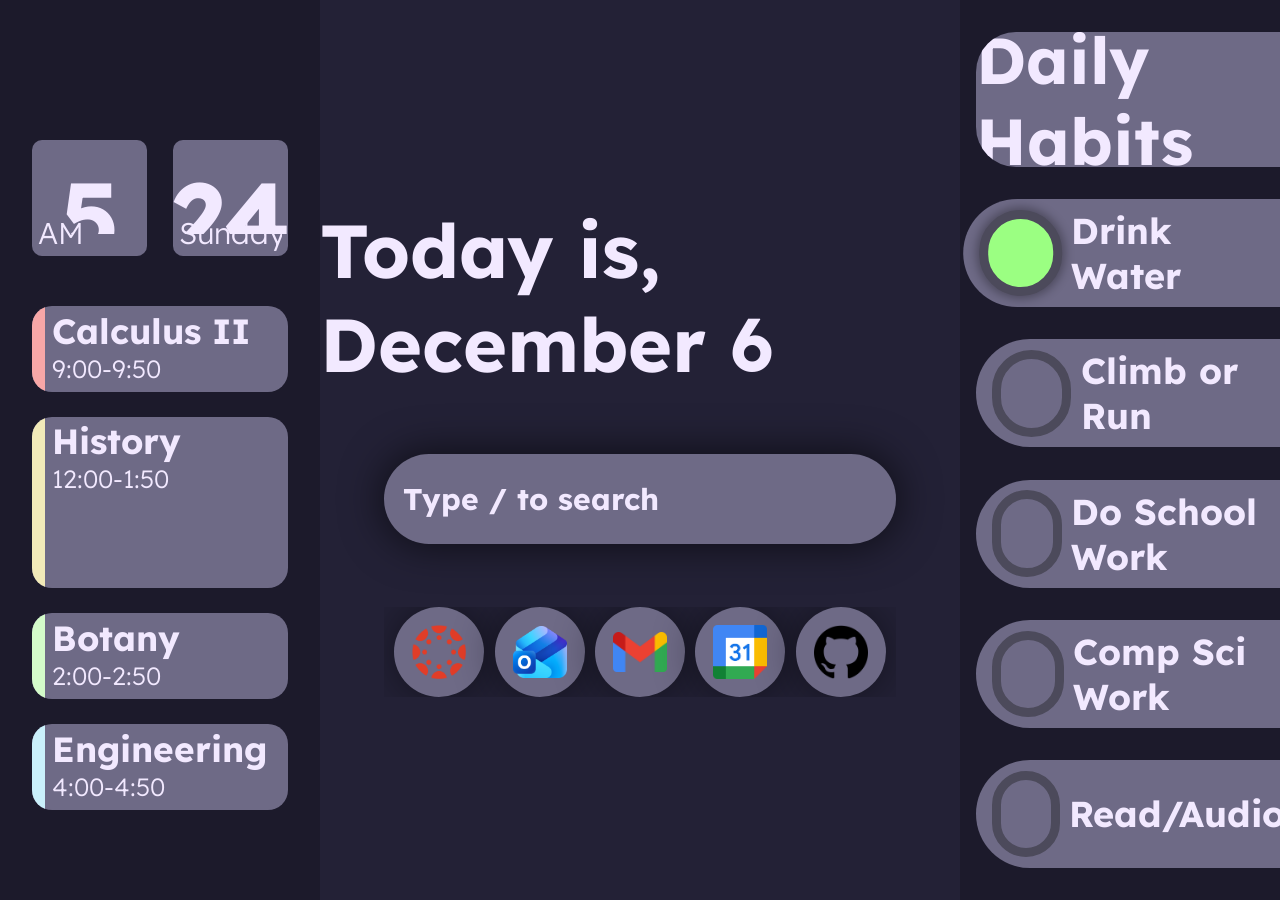
==== index.html @ 001f2a98 "created styles and html for habit" ====
<!doctype html>
<html lang="en">

<head>
    <meta charset="UTF-8" />
    <meta name="viewport" content="width=device-width, initial-scale=1" />
    <title>Dashboard</title>
    <link href="css/style.css" rel="stylesheet" />
    <link href="css/calendar.css" rel="stylesheet" />
    <link href="css/search.css" rel="stylesheet" />
    <link href="css/habits.css" rel="stylesheet" />

    <script src="scripts/api.js" defer></script>
    <script src="scripts/calendar.js" defer></script>
    <script src="scripts/main.js" defer></script>
</head>

<body>
    <div class="calendar">
        <div class="calendar-container">
            <div class="time-date">
                <div id="hour-container" class="time-box">
                    <p id="hour" class="time-upper">12</p>
                    <p id="meridiem" class="time-lower">PM</p>
                </div>
                <div id="minute-container" class="time-box">
                    <p id="minute" class="time-upper">44</p>
                    <p id="day" class="time-lower">Tuesday</p>
                </div>
            </div>
            <div id="schedule-container">
                <div class="class-card" id="temp-card">
                    <div class="class-card-color"></div>
                    <div class="class-card-text">
                        <p class="class-card-text-name">Temp Class</p>
                        <p class="class-card-text-time">0:00-0:00</p>
                    </div>
                </div>
            </div>
        </div>
    </div>
    <div class="search">
        <h1 id="search-date">Today is, April 10</h1>
        <input id="search-input" type="text" placeholder="Type / to search" />
        <div class="search-bookmarks">
            <a href="https://canvas.oregonstate.edu/" class="search-bookmark">
                <img src="./imgs/canvas.png" alt="" width="60%" />
            </a>
            <a href="https://outlook.office.com/mail/" class="search-bookmark">
                <img src="./imgs/outlook.png" alt="" width="60%" />
            </a>
            <a href="https://mail.google.com/mail/u/0/" class="search-bookmark">
                <img src="./imgs/gmail.png" alt="" width="60%" />
            </a>
            <a href="https://calendar.google.com/calendar/u/0/r/week" class="search-bookmark">
                <img src="./imgs/calendar.png" alt="" width="60%" />
            </a>
            <a href="https://github.com/caydenbu" class="search-bookmark">
                <img src="./imgs/github.png" alt="" width="60%" />
            </a>
        </div>
    </div>
    <div class="habits">
        <div class="habits-title">Daily Habits</div>
        <div class="habits-card" style="transform: translateX(1%)">
            <div class="habits-card-circle habit-finished"></div>
            <p class="habits-card-title">Drink Water</p>
        </div>
        <div class="habits-card">
            <div class="habits-card-circle"></div>
            <p class="habits-card-title">Climb or Run</p>
        </div>
        <div class="habits-card">
            <div class="habits-card-circle"></div>
            <p class="habits-card-title">Do School Work</p>
        </div>
        <div class="habits-card">
            <div class="habits-card-circle"></div>
            <p class="habits-card-title">Comp Sci Work</p>
        </div>
        <div class="habits-card">
            <div class="habits-card-circle"></div>
            <p class="habits-card-title">Read/AudioBook</p>
        </div>
    </div>
</body>

</html>
---- css/style.css ----
@import url("https://fonts.googleapis.com/css2?family=Lexend+Deca:wght@100..900&display=swap");

* {
    margin: 0;
    padding: 0;
    color: #f2e9ff;
    font-family: Lexend Deca;
    box-sizing: border-box;
    overflow: hidden;
}

body {
    height: 100vh;
    width: 100vw;
    display: flex;
    background-color: #232136;
}

.calendar {
    width: 25%;
    height: 100%;
    background-color: rgba(0, 0, 0, 0.2);

    display: flex;
    align-items: center;
    justify-content: center;
}

.search {
    width: 50%;
    height: 100%;
}

.habits {
    width: 25%;
    height: 100%;
    background-color: rgba(0, 0, 0, 0.2);

    display: flex;
    align-items: flex-end;
    justify-content: space-evenly;
    flex-direction: column;
}
---- css/calendar.css ----
.calendar-container {
    width: 80%;
    height: 80%;
}

.time-date {
    width: 100%;
    height: 30%;
    display: flex;
    align-items: center;
    justify-content: space-between;
}

.time-box {
    width: 45%;
    aspect-ratio: 1/1;
    background-color: #6e6a86;
    border-radius: 10px;

    display: flex;
    align-items: center;
    justify-content: center;
}

#hour-container {
    display: flex;
    align-items: center;
    justify-content: center;

    display: flex;
    justify-content: center;
    flex-direction: column;
}

#minute-container {
    display: flex;
    align-items: center;
    justify-content: center;

    display: flex;
    justify-content: center;
    flex-direction: column;
}

.time-lower {
    font-size: 30px;
    font-weight: 300;
    height: 28%;
    width: 90%;
    text-align: left;

    display: flex;
    flex-direction: column-reverse;
    padding-bottom: 2%;
}

.time-upper {
    font-weight: bold;
    font-size: 100px;
    height: 70%;

    position: relative;
    transform: translateY(15%);
}

#schedule-container {
    height: 70%;
    display: flex;
    flex-direction: column;
    align-items: center;
    gap: 5%;
}

.class-card {
    width: 100%;
    height: 18%;

    background-color: #6e6a86;
    border-radius: 20px;
    gap: 3%;

    display: flex;
    transition: 0.3s ease-in-out;
}

.class-card:hover {
    transform: scale(103%);
}

.class-card-color {
    height: 100%;
    width: 5%;
    border-top-left-radius: 20px;
    border-bottom-left-radius: 20px;
}

.class-card-text {
    height: 100%;
    display: flex;
    flex-direction: column;
    padding-top: 1%;
}

.class-card-text-name {
    font-size: 35px;
    font-weight: bold;
}

.class-card-text-time {
    font-size: 25px;
    font-weight: 300;
}
---- css/search.css ----
.search {
    display: flex;
    align-items: center;
    justify-content: center;
    flex-direction: column;

    gap: 7%;
}

h1 {
    font-size: 75px;
    font-weight: bolder;
}

#search-input {
    width: 80%;
    height: 10%;

    border-radius: 999px;
    padding-left: 3%;
    padding-right: 3%;

    border: none;
    outline: none;
    background-color: #6e6a86;
    box-shadow: 0px 0px 40px 2px rgba(0, 0, 0, 0.6);
    font-size: 30px;
    font-weight: bold;
    transition: 0.3s ease-in-out;
}

#search-input:hover {
    box-shadow: 0px 0px 60px 4px rgba(0, 0, 0, 1);
}

#search-input::placeholder {
    font-size: 30px;
    font-weight: bold;
    color: #f2e9ff;
}

#search-input:focus {
    box-shadow: none;
    filter: brightness(110%);
}

.search-bookmarks {
    width: 80%;
    height: 10%;

    display: flex;
    justify-content: space-evenly;
}

.search-bookmark {
    height: 100%;
    aspect-ratio: 1/1;
    border-radius: 999px;
    background-color: #6e6a86;
    box-shadow: 0px 0px 40px 2px rgba(0, 0, 0, 0.4);
    transition: 0.1s ease-in-out;

    display: flex;
    align-items: center;
    justify-content: center;
}

.search-bookmark:hover {
    transform: scale(105%);
    box-shadow: 0px 0px 40px 4px rgba(0, 0, 0, 0.7);
    cursor: pointer;
}
---- css/habits.css ----
.habits-title {
    width: 95%;
    height: 15%;
    background-color: #6e6a86;
    border-bottom-left-radius: 40px;
    border-top-left-radius: 40px;

    font-size: 65px;
    font-weight: bold;
    text-align: left;

    display: flex;
    align-items: center;
    justify-content: center;
    flex-direction: column;
}

.habits-card {
    width: 100%;
    height: 12%;
    background-color: #6e6a86;
    border-bottom-left-radius: 999px;
    border-top-left-radius: 999px;

    display: flex;
    align-items: center;
    padding-left: 5%;
    gap: 3%;
    transition: 0.3s ease-in-out;
    transform: translateX(5%);
}

.habits-card:hover {
    transform: translateX(4%);
}

.habits-card-circle {
    height: 80%;
    aspect-ratio: 1/1;
    border-radius: 999px;
    transition: 0.3s ease-in-out;
    border: 9px solid #4c4a5b;
}

.habit-finished {
    background-color: #9bff82;
    box-shadow: 0 0 10px 3px rgba(0, 0, 0, 0.3);
}

.habits-card-circle:hover {
    transform: scale(110%);
    background-color: #71c85a;
    border: 9px solid #4c4a5b;
    box-shadow: 0 0 10px 3px rgba(0, 0, 0, 0.3);
    cursor: pointer;
}

.habit-finished:hover {
    background-color: #9bff82;
    transform: scale(105%);
    cursor: default;
}

.habits-card-title {
    font-size: 36px;
    font-weight: bold;
}
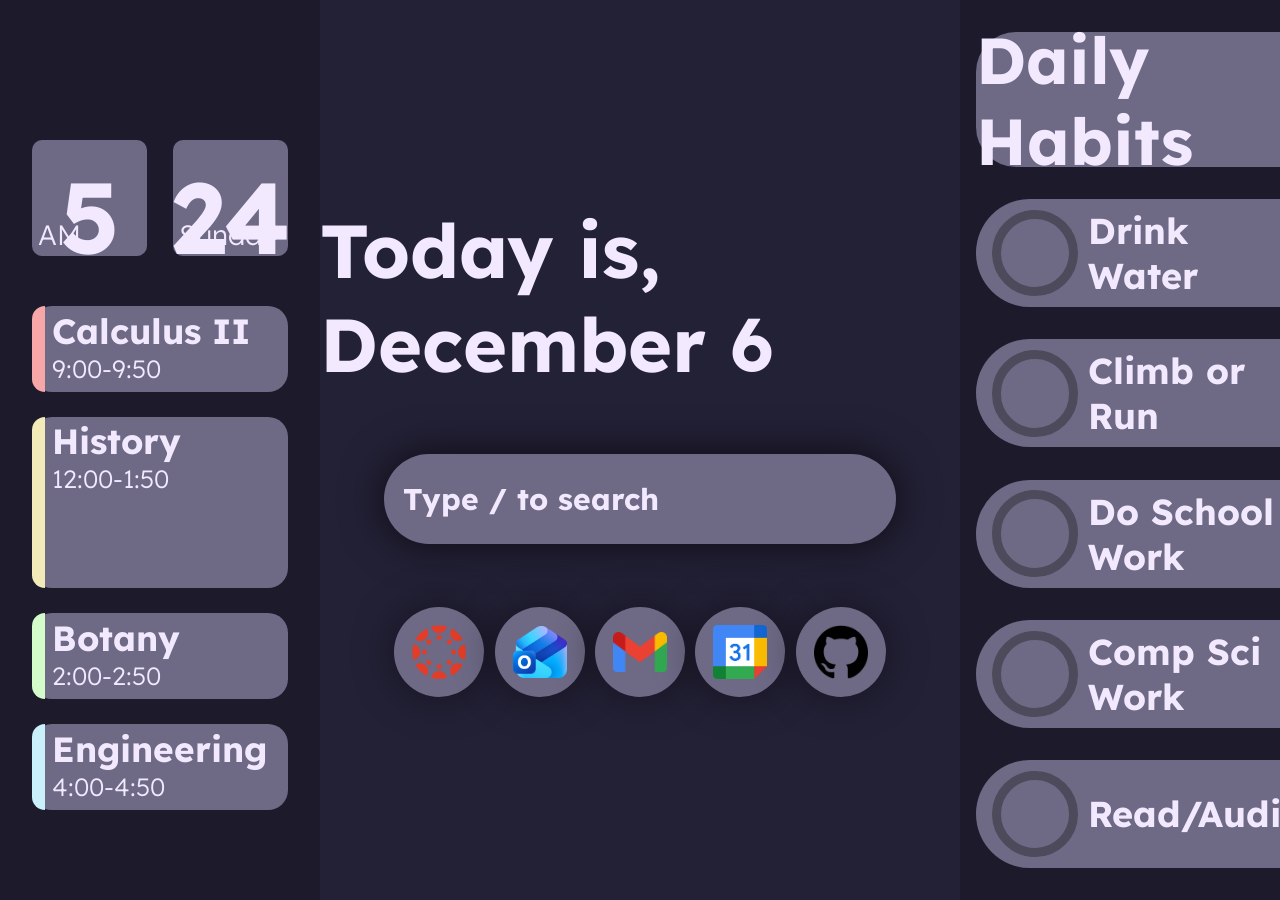
==== commit 5b7434ef: "task completion now saves over" ====
--- a/index.html
+++ b/index.html
@@ -60,27 +60,27 @@
             </a>
         </div>
     </div>
-    <div class="habits">
+    <div class="habits" id="habits">
         <div class="habits-title">Daily Habits</div>
-        <div class="habits-card" style="transform: translateX(1%)">
-            <div class="habits-card-circle habit-finished"></div>
+        <div class="habits-card">
+            <div class="habits-card-circle" onclick="CheckOffTask(1)"></div>
             <p class="habits-card-title">Drink Water</p>
         </div>
         <div class="habits-card">
-            <div class="habits-card-circle"></div>
+            <div class="habits-card-circle" onclick="CheckOffTask(2)"></div>
             <p class="habits-card-title">Climb or Run</p>
         </div>
         <div class="habits-card">
-            <div class="habits-card-circle"></div>
+            <div class="habits-card-circle" onclick="CheckOffTask(3)"></div>
             <p class="habits-card-title">Do School Work</p>
         </div>
         <div class="habits-card">
-            <div class="habits-card-circle"></div>
+            <div class="habits-card-circle" onclick="CheckOffTask(4)"></div>
             <p class="habits-card-title">Comp Sci Work</p>
         </div>
         <div class="habits-card">
-            <div class="habits-card-circle"></div>
-            <p class="habits-card-title">Read/AudioBook</p>
+            <div class="habits-card-circle" onclick="CheckOffTask(5)"></div>
+            <p class="habits-card-title">Read/Audiobook</p>
         </div>
     </div>
 </body>
--- a/css/style.css
+++ b/css/style.css
@@ -6,7 +6,6 @@
     color: #f2e9ff;
     font-family: Lexend Deca;
     box-sizing: border-box;
-    overflow: hidden;
 }
 
 body {
@@ -40,4 +39,5 @@
     align-items: flex-end;
     justify-content: space-evenly;
     flex-direction: column;
+    overflow: hidden;
 }
--- a/css/calendar.css
+++ b/css/calendar.css
@@ -43,7 +43,7 @@
 }
 
 .time-lower {
-    font-size: 30px;
+    font-size: 28px;
     font-weight: 300;
     height: 28%;
     width: 90%;
--- a/css/habits.css
+++ b/css/habits.css
@@ -43,6 +43,10 @@
 }
 
 .habit-finished {
+    transform: translate(1%);
+}
+
+.habit-finished div {
     background-color: #9bff82;
     box-shadow: 0 0 10px 3px rgba(0, 0, 0, 0.3);
 }
@@ -55,7 +59,7 @@
     cursor: pointer;
 }
 
-.habit-finished:hover {
+.habit-finished div:hover {
     background-color: #9bff82;
     transform: scale(105%);
     cursor: default;
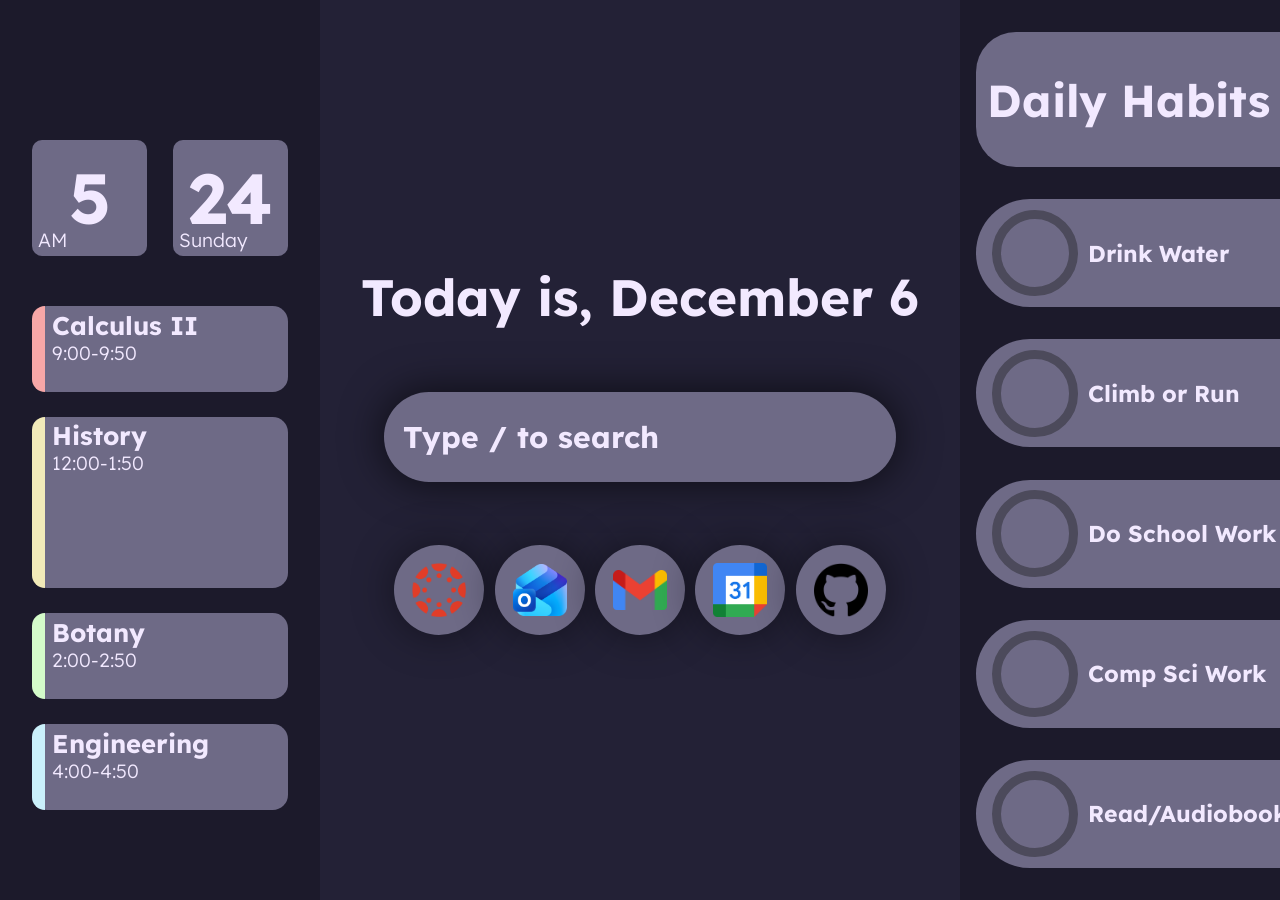
==== commit 6578fb3f: "added icon to the webpage" ====
--- a/index.html
+++ b/index.html
@@ -5,6 +5,7 @@
     <meta charset="UTF-8" />
     <meta name="viewport" content="width=device-width, initial-scale=1" />
     <title>Dashboard</title>
+    <link rel="icon" type="image/png" href="imgs/favicon.png" />
     <link href="css/style.css" rel="stylesheet" />
     <link href="css/calendar.css" rel="stylesheet" />
     <link href="css/search.css" rel="stylesheet" />
--- a/css/style.css
+++ b/css/style.css
@@ -41,3 +41,21 @@
     flex-direction: column;
     overflow: hidden;
 }
+
+@media (max-width: 1200px) {
+    .calendar {
+        display: none;
+    }
+
+    .habits {
+        display: none;
+    }
+
+    .search {
+        width: 100%;
+    }
+
+    #search-date {
+        font-size: 7vw;
+    }
+}
--- a/css/calendar.css
+++ b/css/calendar.css
@@ -43,7 +43,7 @@
 }
 
 .time-lower {
-    font-size: 28px;
+    font-size: 1.5vw;
     font-weight: 300;
     height: 28%;
     width: 90%;
@@ -56,7 +56,7 @@
 
 .time-upper {
     font-weight: bold;
-    font-size: 100px;
+    font-size: 5.5vw;
     height: 70%;
 
     position: relative;
@@ -76,7 +76,7 @@
     height: 18%;
 
     background-color: #6e6a86;
-    border-radius: 20px;
+    border-radius: 1.2vw;
     gap: 3%;
 
     display: flex;
@@ -84,7 +84,7 @@
 }
 
 .class-card:hover {
-    transform: scale(103%);
+    transform: translateY(-5%);
 }
 
 .class-card-color {
@@ -102,11 +102,11 @@
 }
 
 .class-card-text-name {
-    font-size: 35px;
+    font-size: 2vw;
     font-weight: bold;
 }
 
 .class-card-text-time {
-    font-size: 25px;
+    font-size: 1.5vw;
     font-weight: 300;
 }
--- a/css/search.css
+++ b/css/search.css
@@ -8,7 +8,7 @@
 }
 
 h1 {
-    font-size: 75px;
+    font-size: 4vw;
     font-weight: bolder;
 }
 
--- a/css/habits.css
+++ b/css/habits.css
@@ -5,7 +5,7 @@
     border-bottom-left-radius: 40px;
     border-top-left-radius: 40px;
 
-    font-size: 65px;
+    font-size: 3.5vw;
     font-weight: bold;
     text-align: left;
 
@@ -66,6 +66,6 @@
 }
 
 .habits-card-title {
-    font-size: 36px;
+    font-size: 1.8vw;
     font-weight: bold;
 }
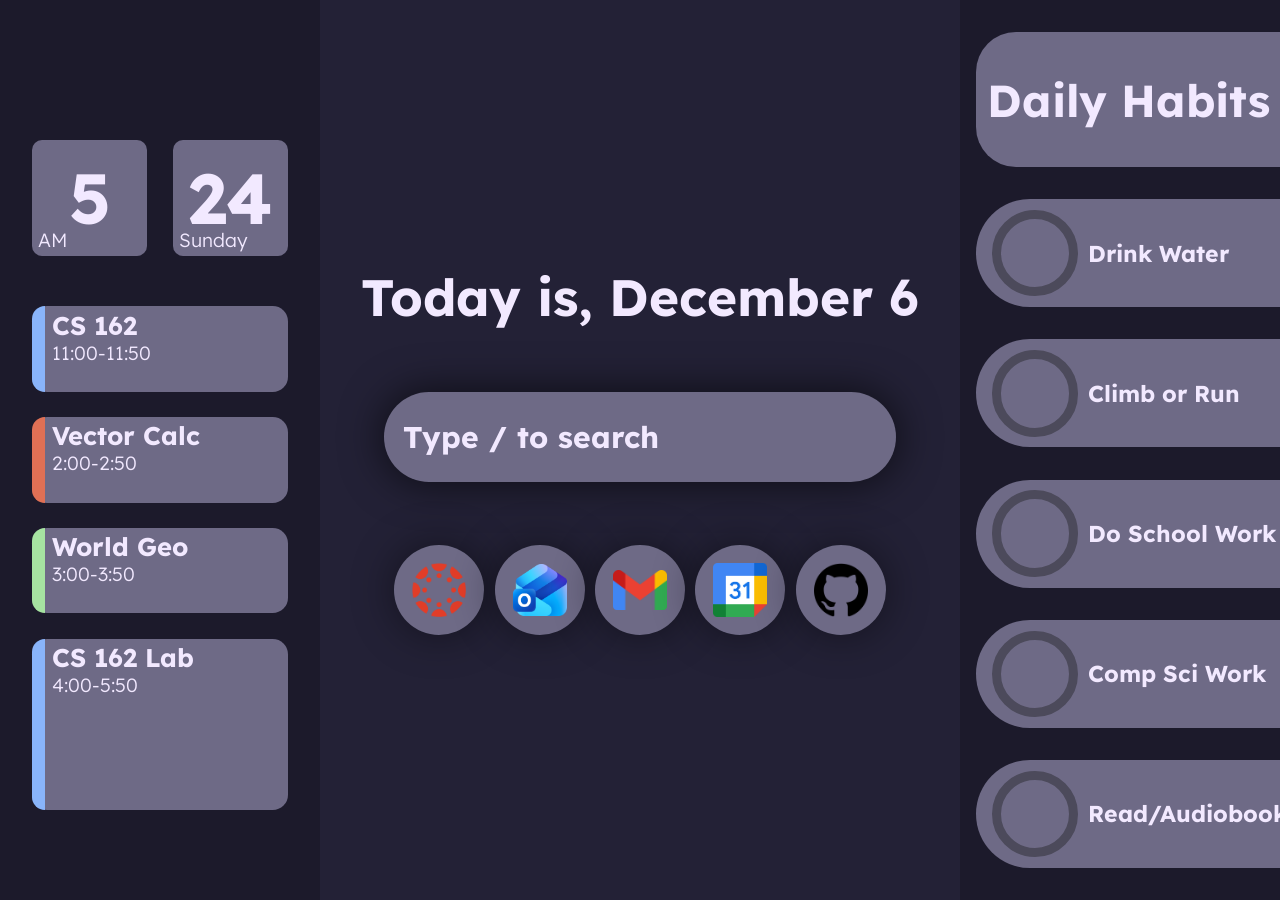
==== commit 9eb6cd7d: "new vertical dashboard made for my vertical monitor at home will merge when i check back at home" ====
--- a/index.html
+++ b/index.html
@@ -10,6 +10,7 @@
     <link href="css/calendar.css" rel="stylesheet" />
     <link href="css/search.css" rel="stylesheet" />
     <link href="css/habits.css" rel="stylesheet" />
+    <link href="css/vertical.css" rel="stylesheet" />
 
     <script src="scripts/api.js" defer></script>
     <script src="scripts/calendar.js" defer></script>
@@ -42,6 +43,13 @@
     </div>
     <div class="search">
         <h1 id="search-date">Today is, April 10</h1>
+        <div id="clock">
+            <div id="minute-hand" class="hand"></div>
+            <div id="hour-hand" class="hand"></div>
+            <div id="dot"></div>
+            <div id="hour-label" class="time-label"></div>
+            <div id="minute-label" class="time-label"></div>
+        </div>
         <input id="search-input" type="text" placeholder="Type / to search" />
         <div class="search-bookmarks">
             <a href="https://canvas.oregonstate.edu/" class="search-bookmark">
--- a/css/style.css
+++ b/css/style.css
@@ -59,3 +59,84 @@
         font-size: 7vw;
     }
 }
+
+/* Analog clock */
+/* clock size is set with --clock-size so it can be reused anywhere,
+   the border and labels scale with it */
+#clock{
+  display: none; /* only shows on the vertical layout, see vertical.css */
+  --clock-size: 30vh;
+  position: relative;
+  height: var(--clock-size);
+  aspect-ratio: 1/1;
+  flex-shrink: 0;
+  border-radius: 999px;
+  background-color: #4C4A5B;
+  border: calc(var(--clock-size) * 0.027) solid #6E6A86;
+}
+
+#dot{
+  position: absolute;
+  height: 8%;
+  aspect-ratio: 1/1;
+  background-color:  #8B89A1;
+  border-radius: 999px;
+  top: 50%;
+  left: 50%;
+  transform: translate(-50%, -50%);
+  z-index: 1;
+}
+
+.line-wrap{
+  position: absolute;
+  inset: 0;
+}
+
+.straight-lines{
+  position: absolute;
+  top: 0;
+  left: 50%;
+  height: 12%;
+  width: 3.5%;
+  transform: translateX(-50%);
+  background-color: #6E6A86;
+}
+
+.straight-lines.small{
+  height: 10%;
+  width: 2%;
+}
+
+/* hands pivot from their bottom center, which sits on the center of the clock */
+.hand{
+  position: absolute;
+  top: 50%;
+  left: 50%;
+  transform-origin: bottom center;
+  transform: translate(-50%, -100%);
+  border-radius: 999px;
+}
+
+#hour-hand{
+  height: 28%;
+  width: 4%;
+  background-color: #77738F;
+}
+
+#minute-hand{
+  height: 42%;
+  width: 1.2%;
+  background-color: #6E6A86;
+}
+
+/* hour and minute numbers that orbit outside the clock, following their hands */
+.time-label{
+  position: absolute;
+  top: 50%;
+  left: 50%;
+  font-size: calc(var(--clock-size) * 0.233);
+  font-weight: 700;
+  line-height: 1;
+  white-space: nowrap;
+  color: #6E6A86;
+}
--- a/css/vertical.css
+++ b/css/vertical.css
@@ -0,0 +1,85 @@
+/* Vertical monitor: search + clock on top, classes and habits underneath */
+@media (orientation: portrait) {
+    /* search takes the full top row, classes and habits wrap below it side by side */
+    body {
+        flex-wrap: wrap;
+    }
+
+    .time-date {
+        display: none;
+    }
+
+    .search {
+        order: 1;
+        width: 100%;
+        height: 60%;
+        gap: 3%;
+    }
+
+    #search-date {
+        font-size: 7vw;
+    }
+
+    #clock {
+        display: block;
+        --clock-size: 18vh;
+        /* leaves room for the orbiting hour/minute labels */
+        margin: calc(var(--clock-size) * 0.25) 0;
+    }
+
+    #search-input {
+        height: 8%;
+    }
+
+    .search-bookmarks {
+        height: 11%;
+    }
+
+    .calendar {
+        order: 2;
+        display: flex;
+        width: 50%;
+        height: 40%;
+        align-items: flex-start;
+        justify-content: flex-start;
+        padding: 6% 8%;
+    }
+
+    .calendar-container {
+        width: 90%;
+        height: 100%;
+    }
+
+    #schedule-container {
+        height: 100%;
+        align-items: flex-start;
+    }
+
+    .class-card {
+        border-radius: 1.5vw;
+    }
+
+    .class-card-text-name {
+        font-size: 3.5vw;
+    }
+
+    .class-card-text-time {
+        font-size: 2.5vw;
+    }
+
+    .habits {
+        order: 3;
+        display: flex;
+        width: 50%;
+        height: 40%;
+        padding: 4% 0;
+    }
+
+    .habits-title {
+        font-size: 5vw;
+    }
+
+    .habits-card-title {
+        font-size: 3vw;
+    }
+}
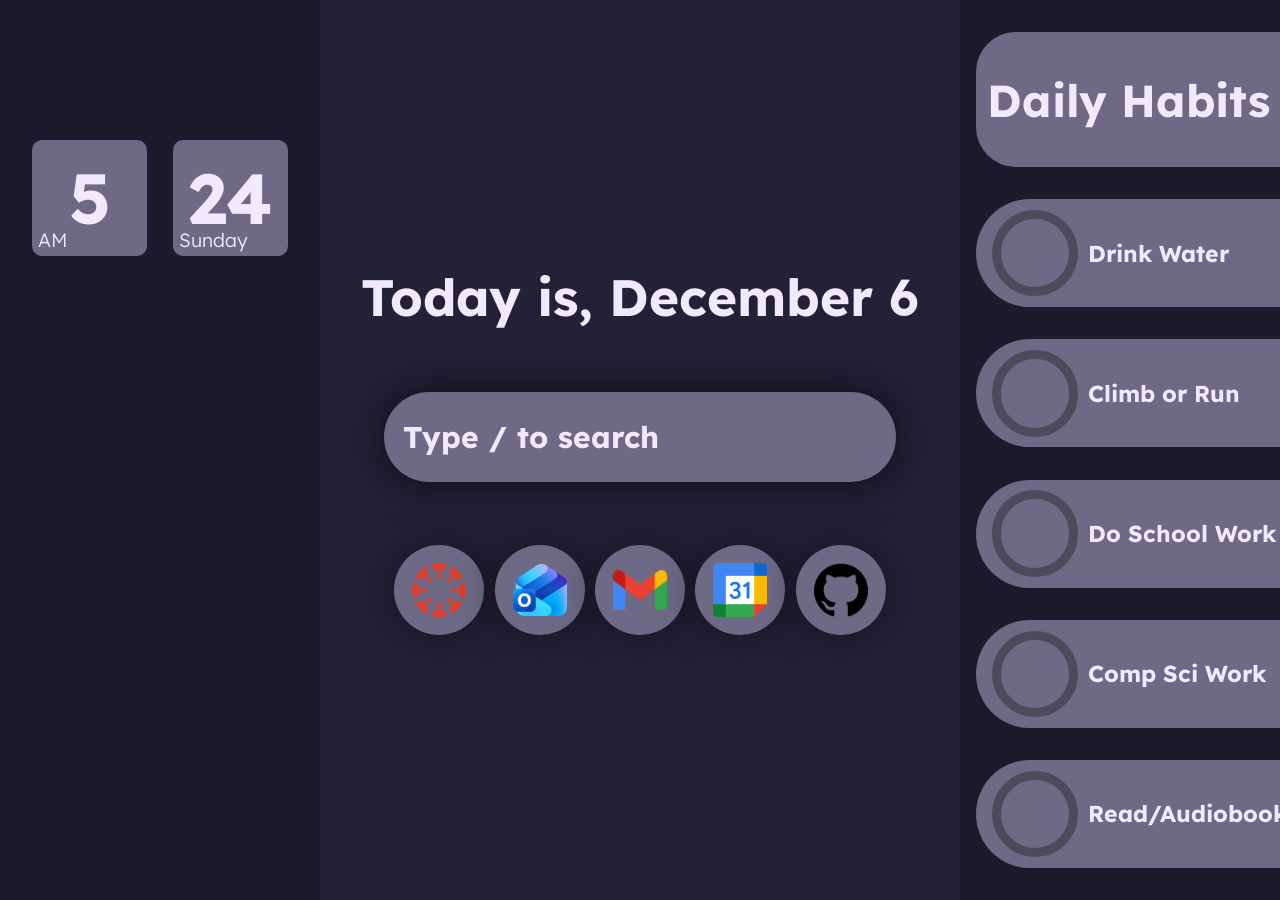
==== commit 55340265: "moved hardcoded shedule to json file" ====
--- a/index.html
+++ b/index.html
@@ -1,7 +1,6 @@
 <!doctype html>
 <html lang="en">
-
-<head>
+  <head>
     <meta charset="UTF-8" />
     <meta name="viewport" content="width=device-width, initial-scale=1" />
     <title>Dashboard</title>
@@ -14,84 +13,87 @@
 
     <script src="scripts/api.js" defer></script>
     <script src="scripts/calendar.js" defer></script>
+    <script src="scripts/clock.js" defer></script>
     <script src="scripts/main.js" defer></script>
-</head>
+  </head>
 
-<body>
+  <body>
     <div class="calendar">
-        <div class="calendar-container">
-            <div class="time-date">
-                <div id="hour-container" class="time-box">
-                    <p id="hour" class="time-upper">12</p>
-                    <p id="meridiem" class="time-lower">PM</p>
-                </div>
-                <div id="minute-container" class="time-box">
-                    <p id="minute" class="time-upper">44</p>
-                    <p id="day" class="time-lower">Tuesday</p>
-                </div>
+      <div class="calendar-container">
+        <div class="time-date">
+          <div id="hour-container" class="time-box">
+            <p id="hour" class="time-upper">12</p>
+            <p id="meridiem" class="time-lower">PM</p>
+          </div>
+          <div id="minute-container" class="time-box">
+            <p id="minute" class="time-upper">44</p>
+            <p id="day" class="time-lower">Tuesday</p>
+          </div>
+        </div>
+        <div id="schedule-container">
+          <div class="class-card" id="temp-card">
+            <div class="class-card-color"></div>
+            <div class="class-card-text">
+              <p class="class-card-text-name">Temp Class</p>
+              <p class="class-card-text-time">0:00-0:00</p>
             </div>
-            <div id="schedule-container">
-                <div class="class-card" id="temp-card">
-                    <div class="class-card-color"></div>
-                    <div class="class-card-text">
-                        <p class="class-card-text-name">Temp Class</p>
-                        <p class="class-card-text-time">0:00-0:00</p>
-                    </div>
-                </div>
-            </div>
+          </div>
         </div>
+      </div>
     </div>
     <div class="search">
-        <h1 id="search-date">Today is, April 10</h1>
-        <div id="clock">
-            <div id="minute-hand" class="hand"></div>
-            <div id="hour-hand" class="hand"></div>
-            <div id="dot"></div>
-            <div id="hour-label" class="time-label"></div>
-            <div id="minute-label" class="time-label"></div>
-        </div>
-        <input id="search-input" type="text" placeholder="Type / to search" />
-        <div class="search-bookmarks">
-            <a href="https://canvas.oregonstate.edu/" class="search-bookmark">
-                <img src="./imgs/canvas.png" alt="" width="60%" />
-            </a>
-            <a href="https://outlook.office.com/mail/" class="search-bookmark">
-                <img src="./imgs/outlook.png" alt="" width="60%" />
-            </a>
-            <a href="https://mail.google.com/mail/u/0/" class="search-bookmark">
-                <img src="./imgs/gmail.png" alt="" width="60%" />
-            </a>
-            <a href="https://calendar.google.com/calendar/u/0/r/week" class="search-bookmark">
-                <img src="./imgs/calendar.png" alt="" width="60%" />
-            </a>
-            <a href="https://github.com/caydenbu" class="search-bookmark">
-                <img src="./imgs/github.png" alt="" width="60%" />
-            </a>
-        </div>
+      <h1 id="search-date">Today is, April 10</h1>
+      <div id="clock">
+        <div id="minute-hand" class="hand"></div>
+        <div id="hour-hand" class="hand"></div>
+        <div id="dot"></div>
+        <div id="hour-label" class="time-label"></div>
+        <div id="minute-label" class="time-label"></div>
+      </div>
+      <input id="search-input" type="text" placeholder="Type / to search" />
+      <div class="search-bookmarks">
+        <a href="https://canvas.oregonstate.edu/" class="search-bookmark">
+          <img src="./imgs/canvas.png" alt="" width="60%" />
+        </a>
+        <a href="https://outlook.office.com/mail/" class="search-bookmark">
+          <img src="./imgs/outlook.png" alt="" width="60%" />
+        </a>
+        <a href="https://mail.google.com/mail/u/0/" class="search-bookmark">
+          <img src="./imgs/gmail.png" alt="" width="60%" />
+        </a>
+        <a
+          href="https://calendar.google.com/calendar/u/0/r/week"
+          class="search-bookmark"
+        >
+          <img src="./imgs/calendar.png" alt="" width="60%" />
+        </a>
+        <a href="https://github.com/caydenbu" class="search-bookmark">
+          <img src="./imgs/github.png" alt="" width="60%" />
+        </a>
+      </div>
     </div>
     <div class="habits" id="habits">
-        <div class="habits-title">Daily Habits</div>
-        <div class="habits-card">
-            <div class="habits-card-circle" onclick="CheckOffTask(1)"></div>
-            <p class="habits-card-title">Drink Water</p>
-        </div>
-        <div class="habits-card">
-            <div class="habits-card-circle" onclick="CheckOffTask(2)"></div>
-            <p class="habits-card-title">Climb or Run</p>
-        </div>
-        <div class="habits-card">
-            <div class="habits-card-circle" onclick="CheckOffTask(3)"></div>
-            <p class="habits-card-title">Do School Work</p>
-        </div>
-        <div class="habits-card">
-            <div class="habits-card-circle" onclick="CheckOffTask(4)"></div>
-            <p class="habits-card-title">Comp Sci Work</p>
-        </div>
-        <div class="habits-card">
-            <div class="habits-card-circle" onclick="CheckOffTask(5)"></div>
-            <p class="habits-card-title">Read/Audiobook</p>
-        </div>
+      <div class="habits-title">Daily Habits</div>
+      <div class="habits-card">
+        <div class="habits-card-circle" onclick="CheckOffTask(1)"></div>
+        <p class="habits-card-title">Drink Water</p>
+      </div>
+      <div class="habits-card">
+        <div class="habits-card-circle" onclick="CheckOffTask(2)"></div>
+        <p class="habits-card-title">Climb or Run</p>
+      </div>
+      <div class="habits-card">
+        <div class="habits-card-circle" onclick="CheckOffTask(3)"></div>
+        <p class="habits-card-title">Do School Work</p>
+      </div>
+      <div class="habits-card">
+        <div class="habits-card-circle" onclick="CheckOffTask(4)"></div>
+        <p class="habits-card-title">Comp Sci Work</p>
+      </div>
+      <div class="habits-card">
+        <div class="habits-card-circle" onclick="CheckOffTask(5)"></div>
+        <p class="habits-card-title">Read/Audiobook</p>
+      </div>
     </div>
-</body>
-
+  </body>
 </html>
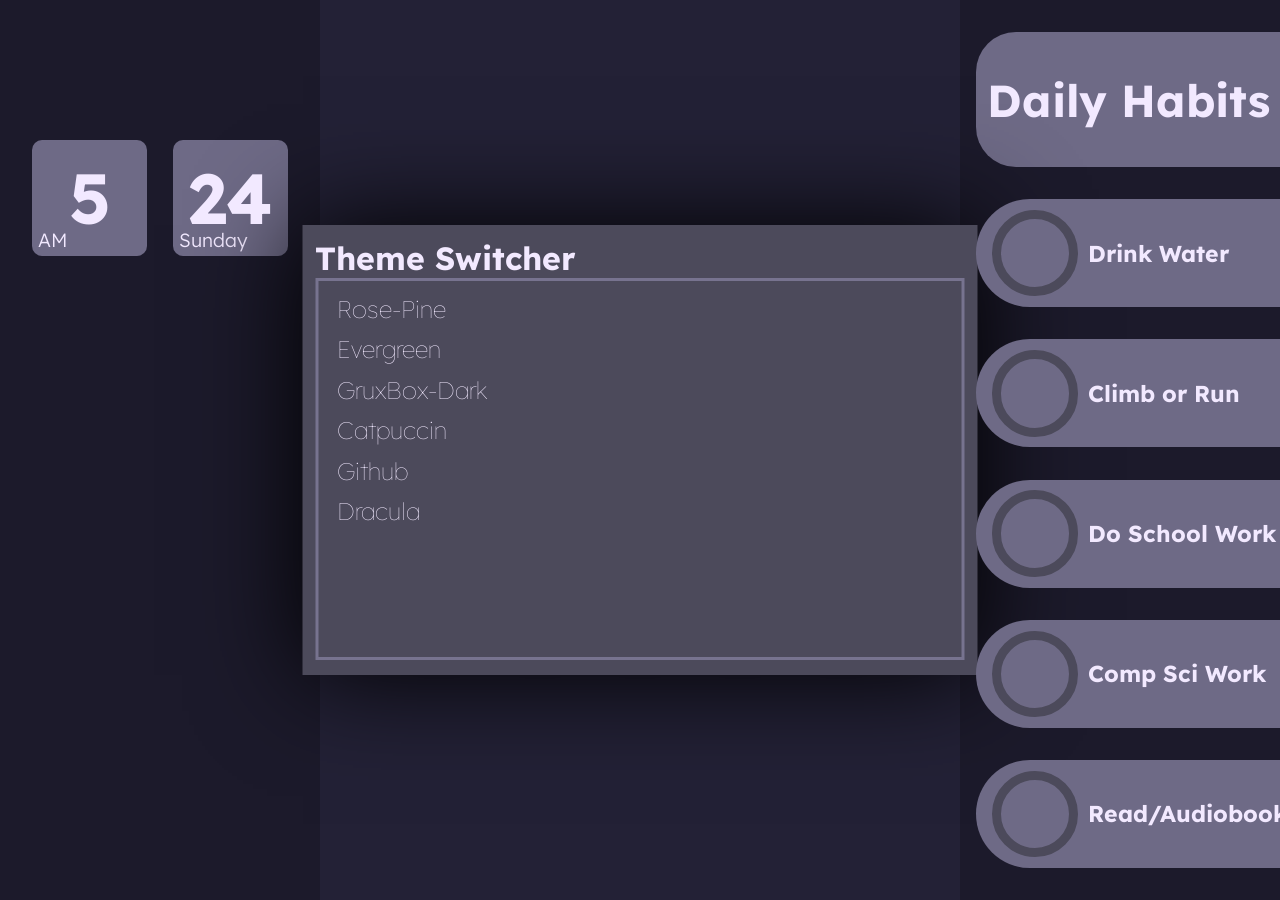
==== commit a2b8bf31: "continued work on theme switcher" ====
--- a/index.html
+++ b/index.html
@@ -10,14 +10,26 @@
     <link href="css/search.css" rel="stylesheet" />
     <link href="css/habits.css" rel="stylesheet" />
     <link href="css/vertical.css" rel="stylesheet" />
+    <link href="css/theme.css" rel="stylesheet" />
 
-    <script src="scripts/api.js" defer></script>
     <script src="scripts/calendar.js" defer></script>
     <script src="scripts/clock.js" defer></script>
+    <script src="scripts/theme.js" defer></script>
     <script src="scripts/main.js" defer></script>
   </head>
 
   <body>
+    <div id="theme-switcher-container">
+      <h1>Theme Switcher</h1>
+      <div id="switcher">
+        <p class="theme-choice">Rose-Pine</p>
+        <p class="theme-choice">Evergreen</p>
+        <p class="theme-choice">GruxBox-Dark</p>
+        <p class="theme-choice">Catpuccin</p>
+        <p class="theme-choice">Github</p>
+        <p class="theme-choice">Dracula</p>
+      </div>
+    </div>
     <div class="calendar">
       <div class="calendar-container">
         <div class="time-date">
--- a/css/style.css
+++ b/css/style.css
@@ -1,69 +1,108 @@
 @import url("https://fonts.googleapis.com/css2?family=Lexend+Deca:wght@100..900&display=swap");
 
+/* theme colors, swap these to change the whole dashboard */
+:root {
+  --bg: #232136;
+  --panel: rgba(0, 0, 0, 0.2);
+  --text: #f2e9ff;
+
+  --surface: #6e6a86;
+  --surface-dark: #4c4a5b;
+  --surface-light: #77738f;
+  --surface-lighter: #8b89a1;
+
+  --accent: #9bff82;
+  --accent-hover: #71c85a;
+}
+
+[data-theme="green"] {
+  --bg: #232136;
+  --panel: rgba(0, 0, 0, 0.2);
+  --text: #f2e9ff;
+
+  --surface: #6e6a86;
+  --surface-dark: #4c4a5b;
+  --surface-light: #77738f;
+  --surface-lighter: #8b89a1;
+
+  --accent: #9bff82;
+  --accent-hover: #71c85a;
+  --panel: rgba(0, 0, 0, 0.2);
+  --text: #f2e9ff;
+
+  --surface: #6e6a86;
+  --surface-dark: #4c4a5b;
+  --surface-light: #77738f;
+  --surface-lighter: #8b89a1;
+
+  --accent: #9bff82;
+  --accent-hover: #71c85a;
+}
+
 * {
-    margin: 0;
-    padding: 0;
-    color: #f2e9ff;
-    font-family: Lexend Deca;
-    box-sizing: border-box;
+  margin: 0;
+  padding: 0;
+  color: var(--text);
+  font-family: Lexend Deca;
+  box-sizing: border-box;
 }
 
 body {
-    height: 100vh;
-    width: 100vw;
-    display: flex;
-    background-color: #232136;
+  height: 100vh;
+  width: 100vw;
+  display: flex;
+  background-color: var(--bg);
 }
 
 .calendar {
-    width: 25%;
-    height: 100%;
-    background-color: rgba(0, 0, 0, 0.2);
+  width: 25%;
+  height: 100%;
+  background-color: var(--panel);
 
-    display: flex;
-    align-items: center;
-    justify-content: center;
+  display: flex;
+  align-items: center;
+  justify-content: center;
 }
 
 .search {
-    width: 50%;
-    height: 100%;
+  width: 50%;
+  height: 100%;
 }
 
 .habits {
-    width: 25%;
-    height: 100%;
-    background-color: rgba(0, 0, 0, 0.2);
+  width: 25%;
+  height: 100%;
+  background-color: var(--panel);
 
-    display: flex;
-    align-items: flex-end;
-    justify-content: space-evenly;
-    flex-direction: column;
-    overflow: hidden;
+  display: flex;
+  align-items: flex-end;
+  justify-content: space-evenly;
+  flex-direction: column;
+  overflow: hidden;
 }
 
 @media (max-width: 1200px) {
-    .calendar {
-        display: none;
-    }
+  .calendar {
+    display: none;
+  }
 
-    .habits {
-        display: none;
-    }
+  .habits {
+    display: none;
+  }
 
-    .search {
-        width: 100%;
-    }
+  .search {
+    width: 100%;
+  }
 
-    #search-date {
-        font-size: 7vw;
-    }
+  #search-date {
+    font-size: 7vw;
+  }
 }
 
 /* Analog clock */
 /* clock size is set with --clock-size so it can be reused anywhere,
    the border and labels scale with it */
-#clock{
+#clock {
   display: none; /* only shows on the vertical layout, see vertical.css */
   --clock-size: 30vh;
   position: relative;
@@ -71,15 +110,15 @@
   aspect-ratio: 1/1;
   flex-shrink: 0;
   border-radius: 999px;
-  background-color: #4C4A5B;
-  border: calc(var(--clock-size) * 0.027) solid #6E6A86;
+  background-color: var(--surface-dark);
+  border: calc(var(--clock-size) * 0.027) solid var(--surface);
 }
 
-#dot{
+#dot {
   position: absolute;
   height: 8%;
   aspect-ratio: 1/1;
-  background-color:  #8B89A1;
+  background-color: var(--surface-lighter);
   border-radius: 999px;
   top: 50%;
   left: 50%;
@@ -87,28 +126,28 @@
   z-index: 1;
 }
 
-.line-wrap{
+.line-wrap {
   position: absolute;
   inset: 0;
 }
 
-.straight-lines{
+.straight-lines {
   position: absolute;
   top: 0;
   left: 50%;
   height: 12%;
   width: 3.5%;
   transform: translateX(-50%);
-  background-color: #6E6A86;
+  background-color: var(--surface);
 }
 
-.straight-lines.small{
+.straight-lines.small {
   height: 10%;
   width: 2%;
 }
 
 /* hands pivot from their bottom center, which sits on the center of the clock */
-.hand{
+.hand {
   position: absolute;
   top: 50%;
   left: 50%;
@@ -117,20 +156,20 @@
   border-radius: 999px;
 }
 
-#hour-hand{
+#hour-hand {
   height: 28%;
   width: 4%;
-  background-color: #77738F;
+  background-color: var(--surface-light);
 }
 
-#minute-hand{
+#minute-hand {
   height: 42%;
   width: 1.2%;
-  background-color: #6E6A86;
+  background-color: var(--surface);
 }
 
 /* hour and minute numbers that orbit outside the clock, following their hands */
-.time-label{
+.time-label {
   position: absolute;
   top: 50%;
   left: 50%;
@@ -138,5 +177,5 @@
   font-weight: 700;
   line-height: 1;
   white-space: nowrap;
-  color: #6E6A86;
+  color: var(--surface);
 }
--- a/css/calendar.css
+++ b/css/calendar.css
@@ -14,7 +14,7 @@
 .time-box {
     width: 45%;
     aspect-ratio: 1/1;
-    background-color: #6e6a86;
+    background-color: var(--surface);
     border-radius: 10px;
 
     display: flex;
@@ -75,7 +75,7 @@
     width: 100%;
     height: 18%;
 
-    background-color: #6e6a86;
+    background-color: var(--surface);
     border-radius: 1.2vw;
     gap: 3%;
 
--- a/css/search.css
+++ b/css/search.css
@@ -22,7 +22,7 @@
 
     border: none;
     outline: none;
-    background-color: #6e6a86;
+    background-color: var(--surface);
     box-shadow: 0px 0px 40px 2px rgba(0, 0, 0, 0.6);
     font-size: 30px;
     font-weight: bold;
@@ -36,7 +36,7 @@
 #search-input::placeholder {
     font-size: 30px;
     font-weight: bold;
-    color: #f2e9ff;
+    color: var(--text);
 }
 
 #search-input:focus {
@@ -56,7 +56,7 @@
     height: 100%;
     aspect-ratio: 1/1;
     border-radius: 999px;
-    background-color: #6e6a86;
+    background-color: var(--surface);
     box-shadow: 0px 0px 40px 2px rgba(0, 0, 0, 0.4);
     transition: 0.1s ease-in-out;
 
--- a/css/habits.css
+++ b/css/habits.css
@@ -1,7 +1,7 @@
 .habits-title {
     width: 95%;
     height: 15%;
-    background-color: #6e6a86;
+    background-color: var(--surface);
     border-bottom-left-radius: 40px;
     border-top-left-radius: 40px;
 
@@ -18,7 +18,7 @@
 .habits-card {
     width: 100%;
     height: 12%;
-    background-color: #6e6a86;
+    background-color: var(--surface);
     border-bottom-left-radius: 999px;
     border-top-left-radius: 999px;
 
@@ -39,7 +39,7 @@
     aspect-ratio: 1/1;
     border-radius: 999px;
     transition: 0.3s ease-in-out;
-    border: 9px solid #4c4a5b;
+    border: 9px solid var(--surface-dark);
 }
 
 .habit-finished {
@@ -47,20 +47,20 @@
 }
 
 .habit-finished div {
-    background-color: #9bff82;
+    background-color: var(--accent);
     box-shadow: 0 0 10px 3px rgba(0, 0, 0, 0.3);
 }
 
 .habits-card-circle:hover {
     transform: scale(110%);
-    background-color: #71c85a;
-    border: 9px solid #4c4a5b;
+    background-color: var(--accent-hover);
+    border: 9px solid var(--surface-dark);
     box-shadow: 0 0 10px 3px rgba(0, 0, 0, 0.3);
     cursor: pointer;
 }
 
 .habit-finished div:hover {
-    background-color: #9bff82;
+    background-color: var(--accent);
     transform: scale(105%);
     cursor: default;
 }
--- a/css/theme.css
+++ b/css/theme.css
@@ -0,0 +1,50 @@
+#theme-switcher-container {
+  display: flex;
+  flex-direction: column;
+  position: absolute;
+  height: 50vh;
+  aspect-ratio: 1.5/1;
+
+  top: 50%;
+  left: 50%;
+  transform: translate(-50%, -50%);
+
+  background-color: #4c4a5b;
+  box-shadow: 0px 0px 100px black;
+  padding: 1%;
+}
+
+#theme-switcher-container h1 {
+  font-size: 32px;
+  font-weight: bold;
+  color: #f2e9ff;
+}
+
+#switcher {
+  height: 90%;
+  border: 3px solid #77738f;
+  padding: 2%;
+
+  display: flex;
+  flex-direction: column;
+  gap: 3%;
+}
+
+.theme-choice {
+  width: 100%;
+  text-align: left;
+  font-size: 24px;
+  font-weight: lighter;
+  padding-left: 1%;
+}
+
+.choice-hovered {
+  background-color: rgba(0, 0, 0, 0.2);
+  font-weight: normal;
+}
+
+.choice-selected {
+  background-color: rgba(0, 0, 0, 0.2);
+  font-weight: bold;
+  font-style: italic;
+}
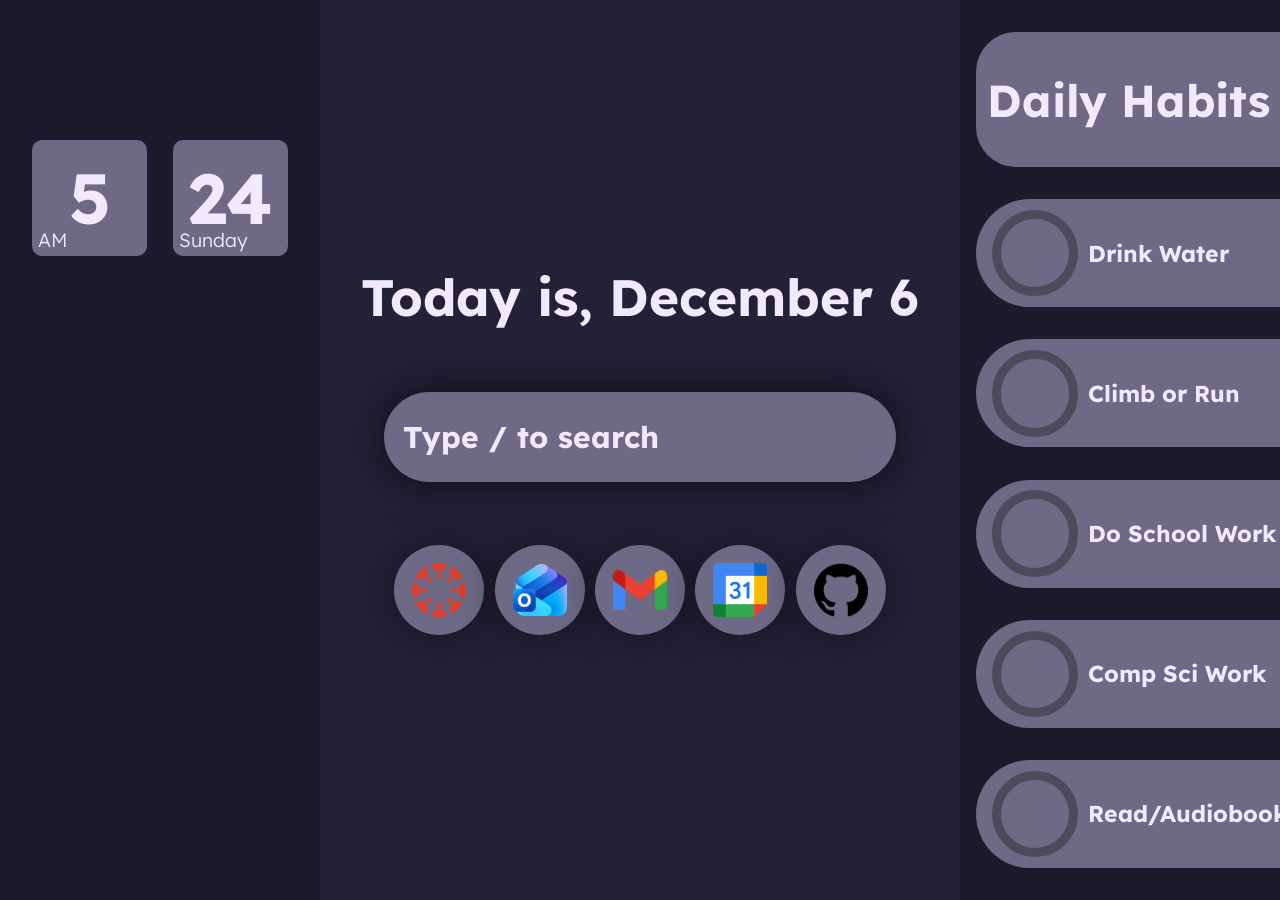
==== commit 4d56dd76: "finished theme switcher with following themes: Rose-Pine(default),Evergreen,Gruvbox,Catppucin,Github" ====
--- a/index.html
+++ b/index.html
@@ -24,8 +24,8 @@
       <div id="switcher">
         <p class="theme-choice">Rose-Pine</p>
         <p class="theme-choice">Evergreen</p>
-        <p class="theme-choice">GruxBox-Dark</p>
-        <p class="theme-choice">Catpuccin</p>
+        <p class="theme-choice">Gruvbox-Dark</p>
+        <p class="theme-choice">Catppuccin</p>
         <p class="theme-choice">Github</p>
         <p class="theme-choice">Dracula</p>
       </div>
--- a/css/style.css
+++ b/css/style.css
@@ -1,43 +1,4 @@
 @import url("https://fonts.googleapis.com/css2?family=Lexend+Deca:wght@100..900&display=swap");
-
-/* theme colors, swap these to change the whole dashboard */
-:root {
-  --bg: #232136;
-  --panel: rgba(0, 0, 0, 0.2);
-  --text: #f2e9ff;
-
-  --surface: #6e6a86;
-  --surface-dark: #4c4a5b;
-  --surface-light: #77738f;
-  --surface-lighter: #8b89a1;
-
-  --accent: #9bff82;
-  --accent-hover: #71c85a;
-}
-
-[data-theme="green"] {
-  --bg: #232136;
-  --panel: rgba(0, 0, 0, 0.2);
-  --text: #f2e9ff;
-
-  --surface: #6e6a86;
-  --surface-dark: #4c4a5b;
-  --surface-light: #77738f;
-  --surface-lighter: #8b89a1;
-
-  --accent: #9bff82;
-  --accent-hover: #71c85a;
-  --panel: rgba(0, 0, 0, 0.2);
-  --text: #f2e9ff;
-
-  --surface: #6e6a86;
-  --surface-dark: #4c4a5b;
-  --surface-light: #77738f;
-  --surface-lighter: #8b89a1;
-
-  --accent: #9bff82;
-  --accent-hover: #71c85a;
-}
 
 * {
   margin: 0;
--- a/css/theme.css
+++ b/css/theme.css
@@ -1,15 +1,103 @@
+/* theme colors, swap these to change the whole dashboard */
+:root,
+[data-theme="rose-pine"] {
+  --bg: #232136;
+  --panel: rgba(0, 0, 0, 0.2);
+  --text: #f2e9ff;
+
+  --surface: #6e6a86;
+  --surface-dark: #4c4a5b;
+  --surface-light: #77738f;
+  --surface-lighter: #8b89a1;
+
+  --accent: #9bff82;
+  --accent-hover: #71c85a;
+}
+
+[data-theme="evergreen"] {
+  --bg: #0f2a1f;
+  --panel: rgba(0, 0, 0, 0.2);
+  --text: #edfff3;
+
+  --surface: #2f7a56;
+  --surface-dark: #1c5239;
+  --surface-light: #3a8f66;
+  --surface-lighter: #5aab82;
+
+  --accent: #d4ff5c;
+  --accent-hover: #a3cc3a;
+}
+
+[data-theme="gruvbox-dark"] {
+  --bg: #282828;
+  --panel: rgba(0, 0, 0, 0.2);
+  --text: #fbf1c7;
+
+  --surface: #96640f;
+  --surface-dark: #5a3d0c;
+  --surface-light: #a97416;
+  --surface-lighter: #d79921;
+
+  --accent: #fabd2f;
+  --accent-hover: #d79921;
+}
+
+[data-theme="catppuccin"] {
+  --bg: #1e1e2e;
+  --panel: rgba(0, 0, 0, 0.2);
+  --text: #eff1f5;
+
+  --surface: #5f68bd;
+  --surface-dark: #3f4585;
+  --surface-light: #727bd0;
+  --surface-lighter: #b4befe;
+
+  --accent: #f5c2e7;
+  --accent-hover: #f38ba8;
+}
+
+[data-theme="github"] {
+  --bg: #161b22;
+  --panel: rgba(0, 0, 0, 0.2);
+  --text: #f0f6fc;
+
+  --surface: #1a5bb8;
+  --surface-dark: #0d3b82;
+  --surface-light: #2f76d6;
+  --surface-lighter: #58a6ff;
+
+  --accent: #56d364;
+  --accent-hover: #2ea043;
+}
+
+[data-theme="dracula"] {
+  --bg: #282a36;
+  --panel: rgba(0, 0, 0, 0.2);
+  --text: #f8f8f2;
+
+  --surface: #8560d6;
+  --surface-dark: #4f3a8a;
+  --surface-light: #9470e6;
+  --surface-lighter: #bd93f9;
+
+  --accent: #50fa7b;
+  --accent-hover: #ff79c6;
+}
+
 #theme-switcher-container {
-  display: flex;
+  display: none; /* opens with space then t, see theme.js */
   flex-direction: column;
   position: absolute;
   height: 50vh;
   aspect-ratio: 1.5/1;
+  max-width: 90vw; /* keeps it on screen on the vertical monitor */
+  z-index: 1; /* the habit and class cards have transforms and would paint on top */
 
   top: 50%;
   left: 50%;
   transform: translate(-50%, -50%);
 
-  background-color: #4c4a5b;
+  background-color: var(--surface-dark);
   box-shadow: 0px 0px 100px black;
   padding: 1%;
 }
@@ -17,12 +105,12 @@
 #theme-switcher-container h1 {
   font-size: 32px;
   font-weight: bold;
-  color: #f2e9ff;
+  color: var(--text);
 }
 
 #switcher {
   height: 90%;
-  border: 3px solid #77738f;
+  border: 3px solid var(--surface-light);
   padding: 2%;
 
   display: flex;
